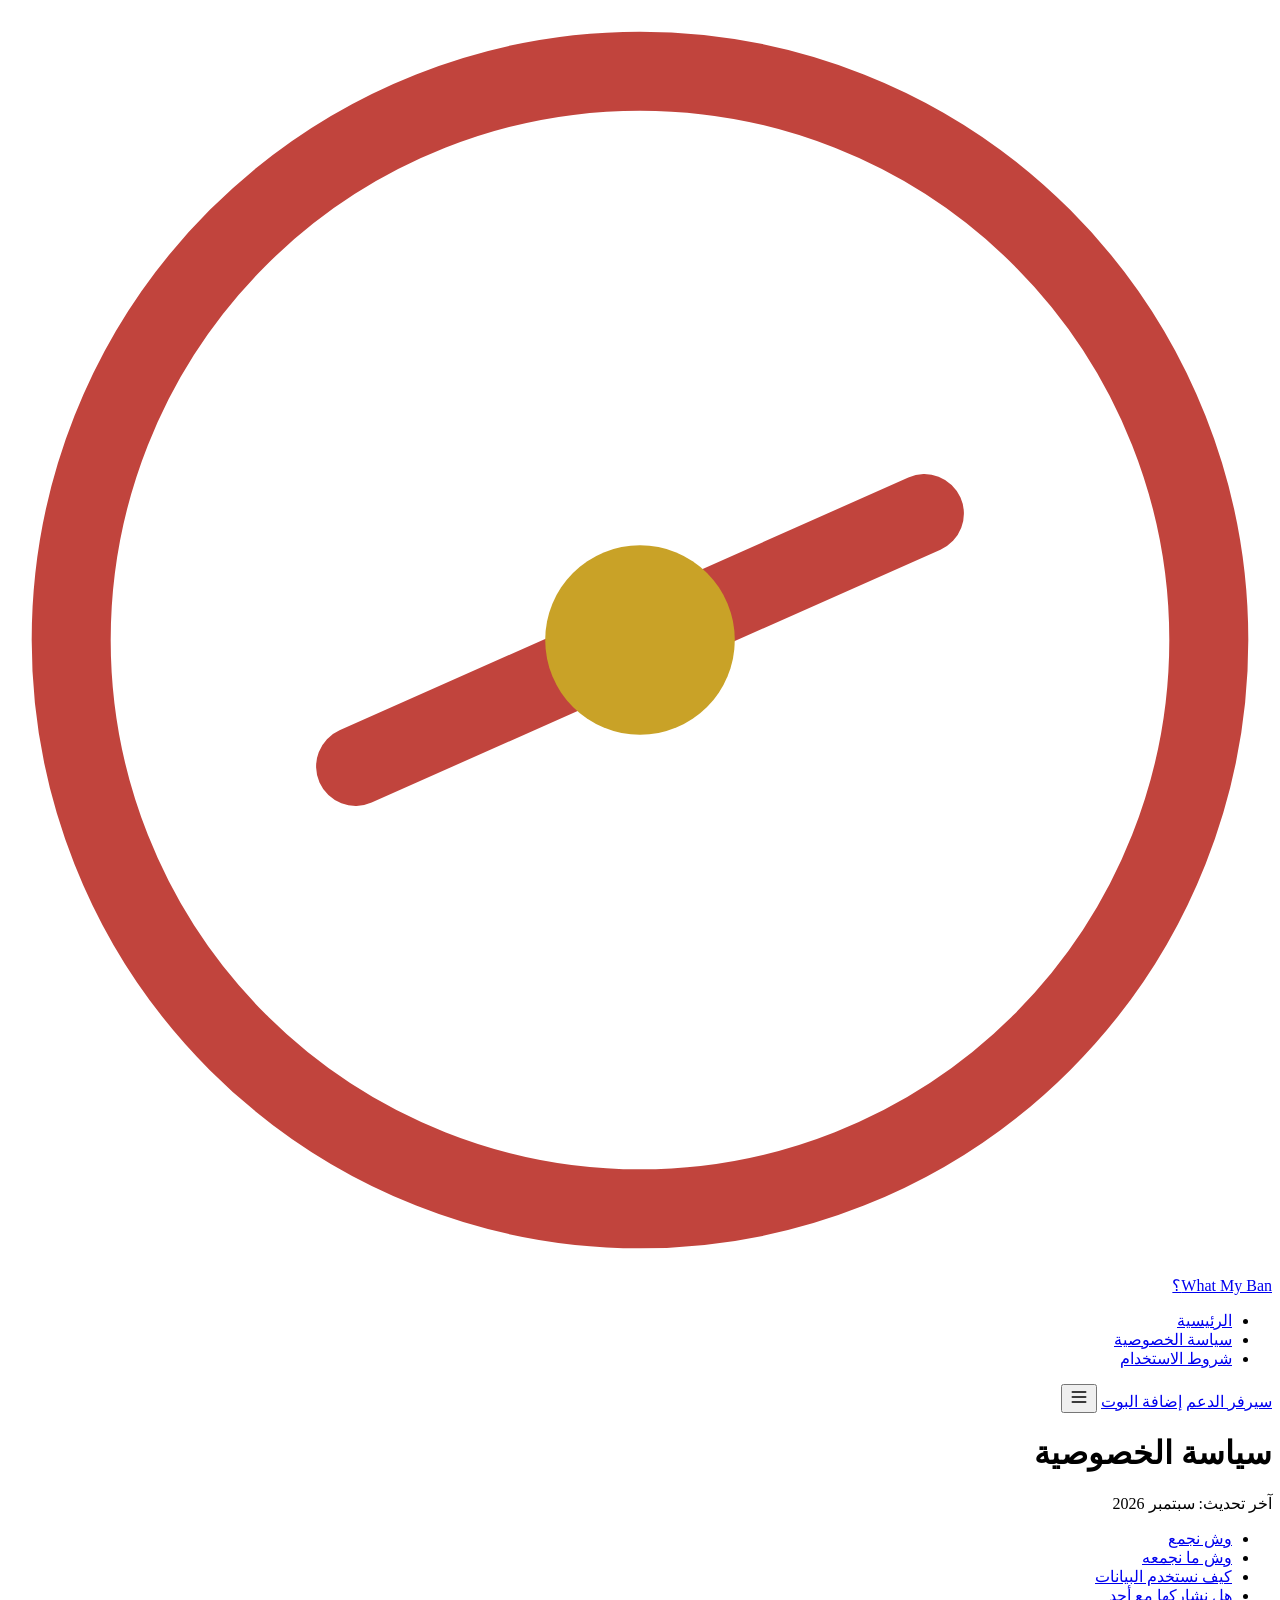
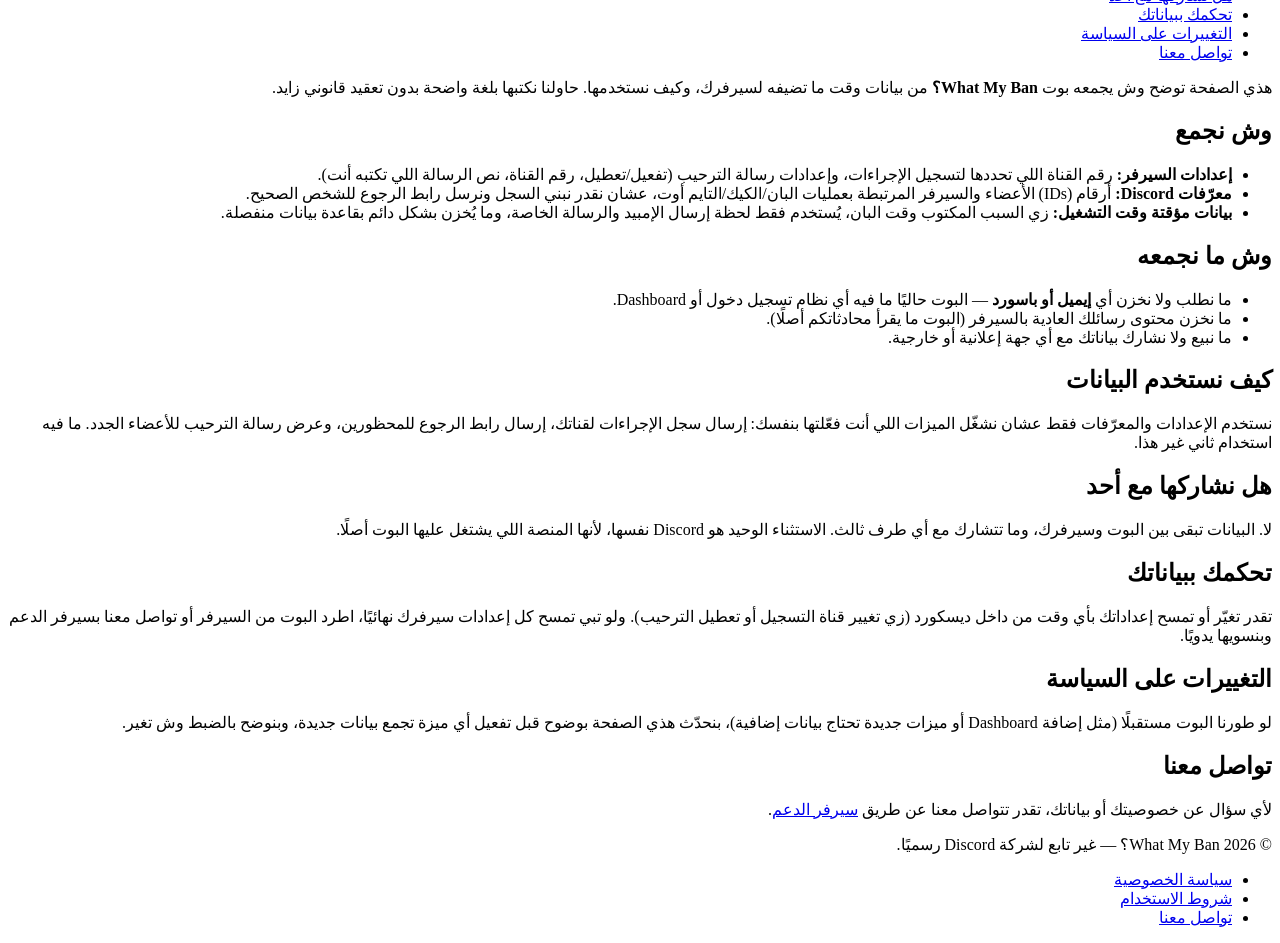
==== privacy.html @ cae69c5e "Add files via upload" ====
<!DOCTYPE html>
<html lang="ar" dir="rtl">
<head>
<meta charset="UTF-8">
<meta name="viewport" content="width=device-width, initial-scale=1.0">
<title>سياسة الخصوصية — What My Ban؟</title>
<meta name="description" content="سياسة الخصوصية لبوت What My Ban؟: وش نجمع، وش ما نجمع، ووين تروح بياناتك.">
<link rel="preconnect" href="https://fonts.googleapis.com">
<link rel="preconnect" href="https://fonts.gstatic.com" crossorigin>
<link href="https://fonts.googleapis.com/css2?family=Space+Grotesk:wght@500;600;700&family=Inter:wght@400;500;600&family=JetBrains+Mono:wght@400;500&display=swap" rel="stylesheet">
<link rel="stylesheet" href="css/style.css">
</head>
<body>

<nav class="nav">
  <div class="container">
    <a href="index.html" class="brand">
      <svg class="brand-mark" viewBox="0 0 40 40" fill="none" xmlns="http://www.w3.org/2000/svg" aria-hidden="true">
        <circle cx="20" cy="20" r="18" stroke="#C1443D" stroke-width="2.5"/>
        <path d="M11 24L29 16" stroke="#C1443D" stroke-width="2.5" stroke-linecap="round"/>
        <circle cx="20" cy="20" r="3" fill="#C9A227"/>
      </svg>
      <span>What My Ban؟</span>
    </a>

    <ul class="nav-links">
      <li><a href="index.html">الرئيسية</a></li>
      <li><a href="privacy.html" aria-current="page">سياسة الخصوصية</a></li>
      <li><a href="terms.html">شروط الاستخدام</a></li>
    </ul>

    <div class="nav-actions">
      <a class="btn btn-ghost" href="https://discord.gg/YOUR_INVITE_CODE" target="_blank" rel="noopener">سيرفر الدعم</a>
      <a class="btn btn-primary" href="https://discord.com/api/oauth2/authorize?client_id=YOUR_CLIENT_ID&permissions=1101927424208&scope=bot%20applications.commands" target="_blank" rel="noopener">إضافة البوت</a>
      <button class="nav-toggle" aria-label="فتح القائمة" aria-expanded="false">
        <svg width="20" height="20" viewBox="0 0 24 24" fill="none"><path d="M4 6h16M4 12h16M4 18h16" stroke="currentColor" stroke-width="2" stroke-linecap="round"/></svg>
      </button>
    </div>
  </div>
</nav>

<header class="legal-hero">
  <div class="container">
    <h1>سياسة الخصوصية</h1>
    <span class="legal-updated">آخر تحديث: سبتمبر 2026</span>
    <ul class="legal-toc">
      <li><a href="#collect">وش نجمع</a></li>
      <li><a href="#not-collect">وش ما نجمعه</a></li>
      <li><a href="#use">كيف نستخدم البيانات</a></li>
      <li><a href="#share">هل نشاركها مع أحد</a></li>
      <li><a href="#control">تحكمك ببياناتك</a></li>
      <li><a href="#changes">التغييرات على السياسة</a></li>
      <li><a href="#contact">تواصل معنا</a></li>
    </ul>
  </div>
</header>

<main class="container legal-body">
  <p>هذي الصفحة توضح وش يجمعه بوت <strong>What My Ban؟</strong> من بيانات وقت ما تضيفه لسيرفرك، وكيف نستخدمها. حاولنا نكتبها بلغة واضحة بدون تعقيد قانوني زايد.</p>

  <h2 id="collect">وش نجمع</h2>
  <ul>
    <li><strong>إعدادات السيرفر:</strong> رقم القناة اللي تحددها لتسجيل الإجراءات، وإعدادات رسالة الترحيب (تفعيل/تعطيل، رقم القناة، نص الرسالة اللي تكتبه أنت).</li>
    <li><strong>معرّفات Discord:</strong> أرقام (IDs) الأعضاء والسيرفر المرتبطة بعمليات البان/الكيك/التايم أوت، عشان نقدر نبني السجل ونرسل رابط الرجوع للشخص الصحيح.</li>
    <li><strong>بيانات مؤقتة وقت التشغيل:</strong> زي السبب المكتوب وقت البان، يُستخدم فقط لحظة إرسال الإمبيد والرسالة الخاصة، وما يُخزن بشكل دائم بقاعدة بيانات منفصلة.</li>
  </ul>

  <h2 id="not-collect">وش ما نجمعه</h2>
  <ul>
    <li>ما نطلب ولا نخزن أي <strong>إيميل أو باسورد</strong> — البوت حاليًا ما فيه أي نظام تسجيل دخول أو Dashboard.</li>
    <li>ما نخزن محتوى رسائلك العادية بالسيرفر (البوت ما يقرأ محادثاتكم أصلًا).</li>
    <li>ما نبيع ولا نشارك بياناتك مع أي جهة إعلانية أو خارجية.</li>
  </ul>

  <h2 id="use">كيف نستخدم البيانات</h2>
  <p>نستخدم الإعدادات والمعرّفات فقط عشان نشغّل الميزات اللي أنت فعّلتها بنفسك: إرسال سجل الإجراءات لقناتك، إرسال رابط الرجوع للمحظورين، وعرض رسالة الترحيب للأعضاء الجدد. ما فيه استخدام ثاني غير هذا.</p>

  <h2 id="share">هل نشاركها مع أحد</h2>
  <p>لا. البيانات تبقى بين البوت وسيرفرك، وما تتشارك مع أي طرف ثالث. الاستثناء الوحيد هو Discord نفسها، لأنها المنصة اللي يشتغل عليها البوت أصلًا.</p>

  <h2 id="control">تحكمك ببياناتك</h2>
  <p>تقدر تغيّر أو تمسح إعداداتك بأي وقت من داخل ديسكورد (زي تغيير قناة التسجيل أو تعطيل الترحيب). ولو تبي تمسح كل إعدادات سيرفرك نهائيًا، اطرد البوت من السيرفر أو تواصل معنا بسيرفر الدعم وبنسويها يدويًا.</p>

  <h2 id="changes">التغييرات على السياسة</h2>
  <p>لو طورنا البوت مستقبلًا (مثل إضافة Dashboard أو ميزات جديدة تحتاج بيانات إضافية)، بنحدّث هذي الصفحة بوضوح قبل تفعيل أي ميزة تجمع بيانات جديدة، وبنوضح بالضبط وش تغير.</p>

  <h2 id="contact">تواصل معنا</h2>
  <p>لأي سؤال عن خصوصيتك أو بياناتك، تقدر تتواصل معنا عن طريق <a href="https://discord.gg/YOUR_INVITE_CODE" target="_blank" rel="noopener">سيرفر الدعم</a>.</p>
</main>

<footer class="footer">
  <div class="container">
    <span class="footer-note">© 2026 What My Ban؟ — غير تابع لشركة Discord رسميًا.</span>
    <ul class="footer-links">
      <li><a href="privacy.html">سياسة الخصوصية</a></li>
      <li><a href="terms.html">شروط الاستخدام</a></li>
      <li><a href="https://discord.gg/YOUR_INVITE_CODE" target="_blank" rel="noopener">تواصل معنا</a></li>
    </ul>
  </div>
</footer>

<script src="js/main.js"></script>
</body>
</html>
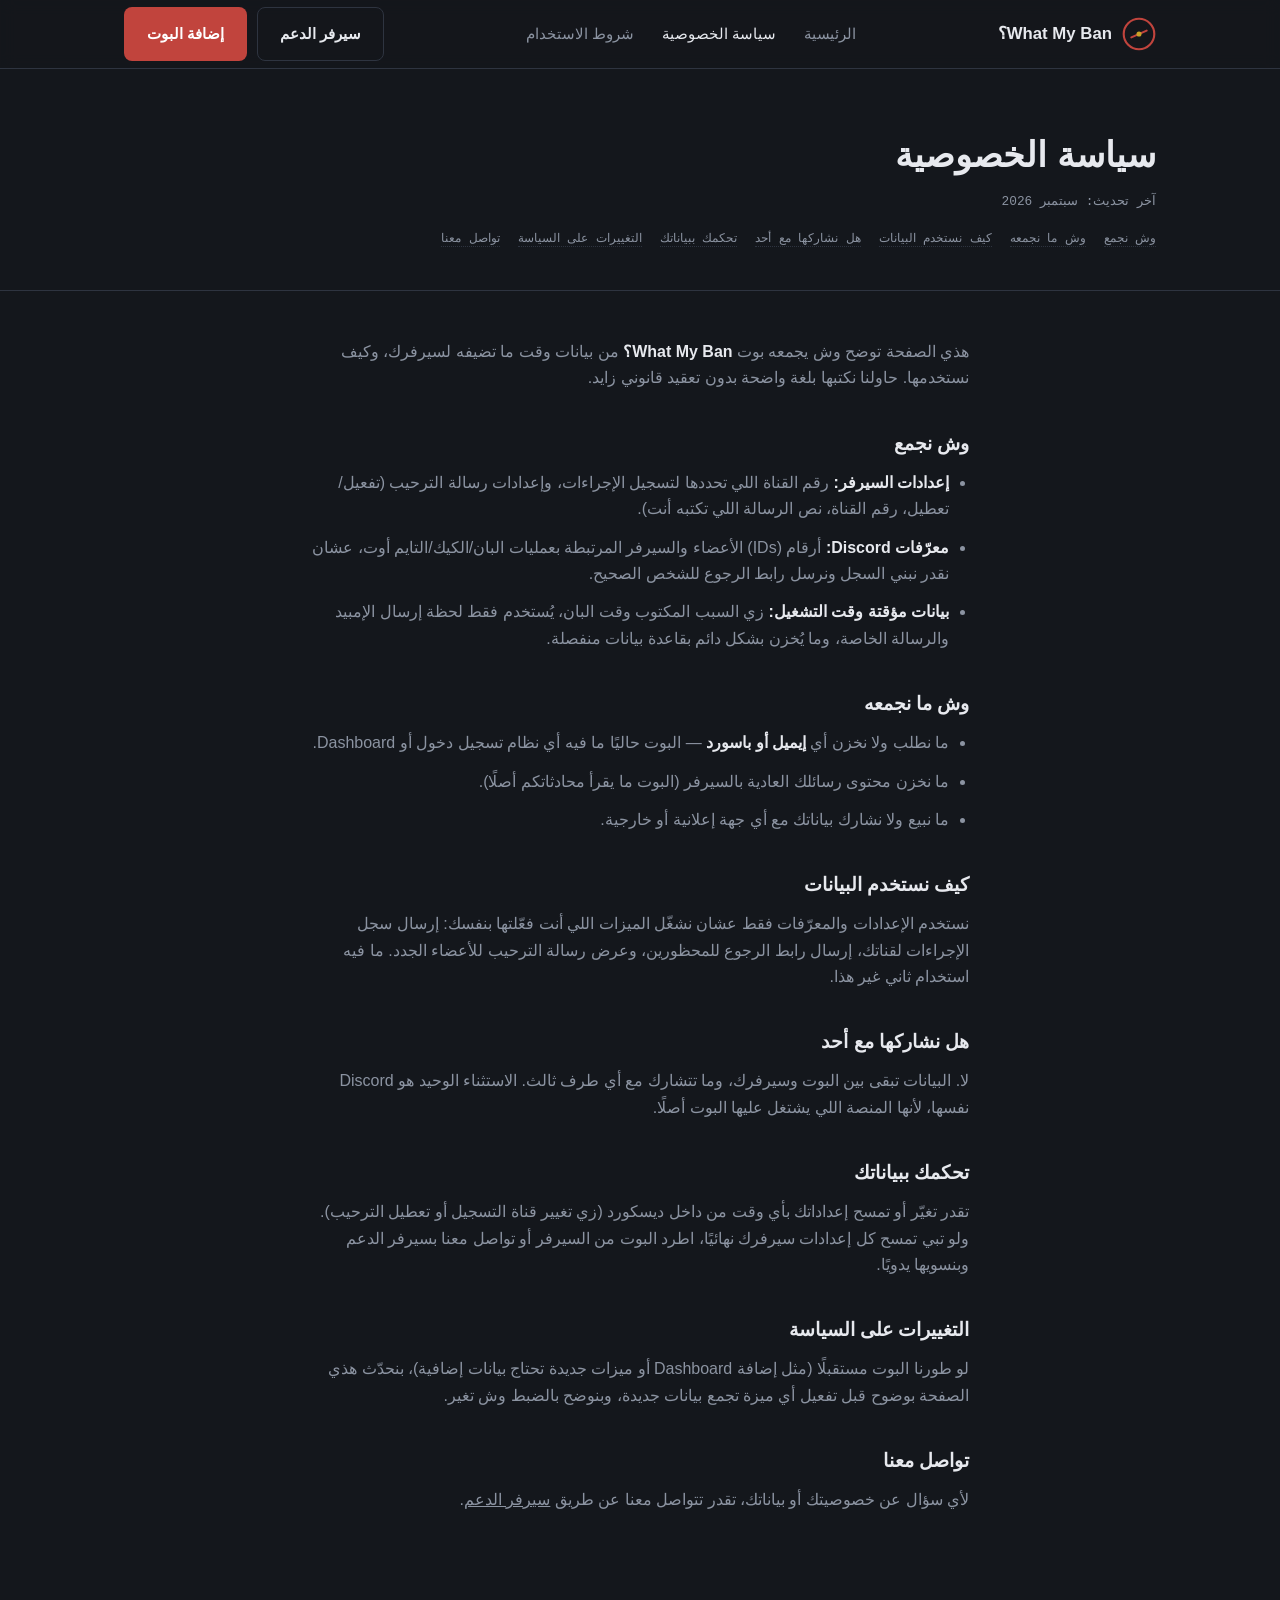
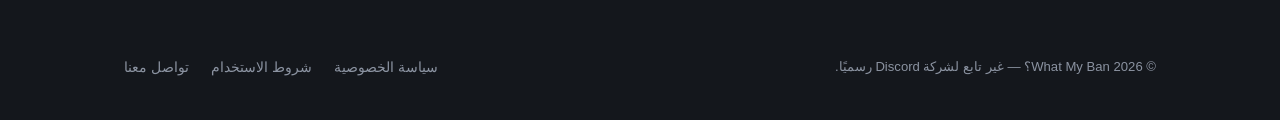
==== commit 894f7f90: "Update Discord bot invite link in privacy.html" ====
--- a/privacy.html
+++ b/privacy.html
@@ -31,7 +31,7 @@
 
     <div class="nav-actions">
       <a class="btn btn-ghost" href="https://discord.gg/YOUR_INVITE_CODE" target="_blank" rel="noopener">سيرفر الدعم</a>
-      <a class="btn btn-primary" href="https://discord.com/api/oauth2/authorize?client_id=YOUR_CLIENT_ID&permissions=1101927424208&scope=bot%20applications.commands" target="_blank" rel="noopener">إضافة البوت</a>
+      <a class="btn btn-primary" href="https://discord.com/api/oauth2/authorize?client_id=1549081601906974780&permissions=1101927424208&scope=bot%20applications.commands" target="_blank" rel="noopener">إضافة البوت</a>
       <button class="nav-toggle" aria-label="فتح القائمة" aria-expanded="false">
         <svg width="20" height="20" viewBox="0 0 24 24" fill="none"><path d="M4 6h16M4 12h16M4 18h16" stroke="currentColor" stroke-width="2" stroke-linecap="round"/></svg>
       </button>
--- a/css/style.css
+++ b/css/style.css
@@ -0,0 +1,511 @@
+/* ===== Tokens ===== */
+:root {
+  --bg: #14171c;
+  --surface: #1c2028;
+  --surface-raised: #232833;
+  --border: #2e3440;
+  --text: #e7e9ee;
+  --text-muted: #8b93a1;
+  --accent: #c1443d;
+  --accent-hover: #d95b53;
+  --accent-gold: #c9a227;
+
+  --font-display: 'Space Grotesk', 'Segoe UI', Tahoma, sans-serif;
+  --font-body: 'Inter', 'Segoe UI', Tahoma, sans-serif;
+  --font-mono: 'JetBrains Mono', 'Courier New', monospace;
+
+  --max-width: 1080px;
+}
+
+* { box-sizing: border-box; }
+
+html {
+  scroll-behavior: smooth;
+}
+
+body {
+  margin: 0;
+  background: var(--bg);
+  color: var(--text);
+  font-family: var(--font-body);
+  line-height: 1.65;
+  -webkit-font-smoothing: antialiased;
+}
+
+h1, h2, h3 {
+  font-family: var(--font-display);
+  line-height: 1.25;
+  margin: 0;
+}
+
+p { margin: 0 0 1em; color: var(--text-muted); }
+
+a { color: inherit; }
+
+img, svg { display: block; max-width: 100%; }
+
+.container {
+  max-width: var(--max-width);
+  margin: 0 auto;
+  padding: 0 24px;
+}
+
+:focus-visible {
+  outline: 2px solid var(--accent-gold);
+  outline-offset: 3px;
+}
+
+@media (prefers-reduced-motion: reduce) {
+  * { animation: none !important; transition: none !important; scroll-behavior: auto !important; }
+}
+
+/* ===== Buttons ===== */
+.btn {
+  display: inline-flex;
+  align-items: center;
+  gap: 8px;
+  padding: 13px 22px;
+  border-radius: 8px;
+  font-family: var(--font-body);
+  font-weight: 600;
+  font-size: 0.95rem;
+  text-decoration: none;
+  border: 1px solid transparent;
+  cursor: pointer;
+  transition: background-color 0.15s ease, border-color 0.15s ease, transform 0.1s ease;
+}
+
+.btn:active { transform: translateY(1px); }
+
+.btn-primary {
+  background: var(--accent);
+  color: #fff;
+}
+.btn-primary:hover { background: var(--accent-hover); }
+
+.btn-ghost {
+  background: transparent;
+  color: var(--text);
+  border-color: var(--border);
+}
+.btn-ghost:hover { border-color: var(--text-muted); }
+
+.btn-icon { width: 18px; height: 18px; flex-shrink: 0; }
+
+/* ===== Navbar ===== */
+.nav {
+  border-bottom: 1px solid var(--border);
+  position: sticky;
+  top: 0;
+  background: rgba(20, 23, 28, 0.9);
+  backdrop-filter: blur(8px);
+  z-index: 50;
+}
+
+.nav .container {
+  display: flex;
+  align-items: center;
+  justify-content: space-between;
+  height: 68px;
+  gap: 24px;
+}
+
+.brand {
+  display: flex;
+  align-items: center;
+  gap: 10px;
+  text-decoration: none;
+  color: var(--text);
+  font-family: var(--font-display);
+  font-weight: 600;
+  font-size: 1.05rem;
+  white-space: nowrap;
+}
+
+.brand-mark {
+  width: 34px;
+  height: 34px;
+  flex-shrink: 0;
+}
+
+.nav-links {
+  display: flex;
+  align-items: center;
+  gap: 28px;
+  list-style: none;
+  margin: 0;
+  padding: 0;
+}
+
+.nav-links a {
+  text-decoration: none;
+  color: var(--text-muted);
+  font-size: 0.93rem;
+  transition: color 0.15s ease;
+}
+.nav-links a:hover,
+.nav-links a[aria-current="page"] { color: var(--text); }
+
+.nav-actions {
+  display: flex;
+  align-items: center;
+  gap: 10px;
+}
+
+.nav-toggle {
+  display: none;
+  background: none;
+  border: 1px solid var(--border);
+  border-radius: 6px;
+  width: 40px;
+  height: 40px;
+  color: var(--text);
+  cursor: pointer;
+}
+
+@media (max-width: 860px) {
+  .nav-links { display: none; }
+  .nav-actions .btn-ghost { display: none; }
+  .nav-toggle { display: inline-flex; align-items: center; justify-content: center; }
+
+  .nav.is-open .nav-links {
+    display: flex;
+    flex-direction: column;
+    align-items: stretch;
+    gap: 0;
+    position: absolute;
+    top: 68px;
+    inset-inline: 0;
+    background: var(--surface);
+    border-bottom: 1px solid var(--border);
+    padding: 8px 24px 16px;
+  }
+  .nav.is-open .nav-links a { padding: 12px 0; border-bottom: 1px solid var(--border); }
+  .nav.is-open .nav-links a:last-child { border-bottom: none; }
+  .nav.is-open .nav-actions .btn-ghost { display: inline-flex; }
+}
+
+/* ===== Hero ===== */
+.hero {
+  padding: 88px 0 96px;
+}
+
+.hero .container {
+  display: grid;
+  grid-template-columns: 1.1fr 0.9fr;
+  gap: 56px;
+  align-items: center;
+}
+
+@media (max-width: 860px) {
+  .hero .container { grid-template-columns: 1fr; }
+  .hero { padding: 56px 0 64px; }
+}
+
+.tag {
+  display: inline-flex;
+  align-items: center;
+  gap: 8px;
+  font-family: var(--font-mono);
+  font-size: 0.78rem;
+  color: var(--accent-gold);
+  border: 1px solid rgba(201, 162, 39, 0.35);
+  background: rgba(201, 162, 39, 0.08);
+  padding: 6px 12px;
+  border-radius: 999px;
+  margin-bottom: 22px;
+}
+
+.tag::before {
+  content: '';
+  width: 6px;
+  height: 6px;
+  border-radius: 50%;
+  background: var(--accent-gold);
+}
+
+.hero h1 {
+  font-size: clamp(2rem, 4vw, 2.9rem);
+  color: var(--text);
+  max-width: 15ch;
+  margin-bottom: 20px;
+}
+
+.hero-lead {
+  font-size: 1.08rem;
+  max-width: 46ch;
+  margin-bottom: 32px;
+}
+
+.hero-actions {
+  display: flex;
+  flex-wrap: wrap;
+  gap: 12px;
+}
+
+/* ===== Log card mockup (mirrors the bot's real embed) ===== */
+.log-card {
+  background: var(--surface);
+  border: 1px solid var(--border);
+  border-radius: 12px;
+  padding: 4px;
+  position: relative;
+}
+
+.log-card::before {
+  content: '';
+  position: absolute;
+  top: 4px;
+  bottom: 4px;
+  right: 4px;
+  width: 4px;
+  border-radius: 4px;
+  background: var(--accent);
+}
+
+.log-card-inner { padding: 22px 26px; }
+
+.log-card-head {
+  display: flex;
+  align-items: center;
+  gap: 10px;
+  margin-bottom: 18px;
+}
+
+.log-card-icon {
+  width: 20px;
+  height: 20px;
+  color: var(--accent);
+  flex-shrink: 0;
+}
+
+.log-card-title {
+  font-family: var(--font-display);
+  font-weight: 600;
+  font-size: 1rem;
+}
+
+.log-field { margin-bottom: 14px; }
+.log-field:last-child { margin-bottom: 0; }
+
+.log-field-label {
+  font-family: var(--font-mono);
+  font-size: 0.72rem;
+  color: var(--text-muted);
+  display: block;
+  margin-bottom: 4px;
+}
+
+.log-field-value {
+  font-size: 0.92rem;
+  color: var(--text);
+}
+
+.log-field-value .muted { color: var(--text-muted); }
+
+.log-card-foot {
+  margin-top: 18px;
+  padding-top: 14px;
+  border-top: 1px solid var(--border);
+  font-family: var(--font-mono);
+  font-size: 0.72rem;
+  color: var(--text-muted);
+  display: flex;
+  justify-content: space-between;
+}
+
+/* ===== Section shell ===== */
+.section {
+  padding: 72px 0;
+  border-top: 1px solid var(--border);
+}
+
+.section-head {
+  max-width: 56ch;
+  margin-bottom: 44px;
+}
+
+.section-head h2 {
+  font-size: clamp(1.5rem, 3vw, 1.9rem);
+  margin-bottom: 12px;
+}
+
+/* ===== Feature list (case-log rows, not generic cards) ===== */
+.feature-list {
+  display: flex;
+  flex-direction: column;
+  border-top: 1px solid var(--border);
+}
+
+.feature-row {
+  display: grid;
+  grid-template-columns: 64px 1fr;
+  gap: 24px;
+  padding: 28px 0;
+  border-bottom: 1px solid var(--border);
+  position: relative;
+}
+
+.feature-row::before {
+  content: '';
+  position: absolute;
+  right: 0;
+  top: 28px;
+  bottom: 28px;
+  width: 2px;
+  background: var(--accent);
+}
+
+.feature-num {
+  font-family: var(--font-mono);
+  font-size: 0.85rem;
+  color: var(--accent-gold);
+  padding-top: 3px;
+}
+
+.feature-row h3 {
+  font-size: 1.08rem;
+  margin-bottom: 8px;
+}
+
+.feature-row p { margin: 0; max-width: 62ch; }
+
+/* ===== How it works ===== */
+.steps {
+  display: flex;
+  flex-direction: column;
+  gap: 0;
+}
+
+.step {
+  display: grid;
+  grid-template-columns: 40px 1fr;
+  gap: 18px;
+  padding: 18px 0;
+}
+
+.step-index {
+  font-family: var(--font-mono);
+  font-size: 0.85rem;
+  color: var(--text-muted);
+  padding-top: 2px;
+}
+
+.step h3 { font-size: 1rem; margin-bottom: 6px; }
+.step p { margin: 0; }
+
+/* ===== CTA band ===== */
+.cta-band {
+  background: var(--surface);
+  border-top: 1px solid var(--border);
+  border-bottom: 1px solid var(--border);
+  padding: 64px 0;
+  text-align: center;
+}
+
+.cta-band h2 {
+  font-size: clamp(1.5rem, 3vw, 2rem);
+  margin-bottom: 14px;
+}
+
+.cta-band p {
+  max-width: 50ch;
+  margin: 0 auto 30px;
+}
+
+.cta-actions {
+  display: flex;
+  justify-content: center;
+  flex-wrap: wrap;
+  gap: 12px;
+}
+
+/* ===== Footer ===== */
+.footer {
+  padding: 40px 0;
+}
+
+.footer .container {
+  display: flex;
+  flex-wrap: wrap;
+  align-items: center;
+  justify-content: space-between;
+  gap: 16px;
+}
+
+.footer-links {
+  display: flex;
+  gap: 22px;
+  list-style: none;
+  padding: 0;
+  margin: 0;
+}
+
+.footer-links a {
+  text-decoration: none;
+  color: var(--text-muted);
+  font-size: 0.88rem;
+}
+.footer-links a:hover { color: var(--text); }
+
+.footer-note {
+  font-size: 0.82rem;
+  color: var(--text-muted);
+}
+
+/* ===== Legal pages (privacy / terms) ===== */
+.legal-hero {
+  padding: 64px 0 40px;
+  border-bottom: 1px solid var(--border);
+}
+
+.legal-hero h1 {
+  font-size: clamp(1.7rem, 3.4vw, 2.2rem);
+  margin-bottom: 10px;
+}
+
+.legal-updated {
+  font-family: var(--font-mono);
+  font-size: 0.8rem;
+  color: var(--text-muted);
+}
+
+.legal-body {
+  padding: 48px 0 88px;
+  max-width: 74ch;
+  margin: 0 auto;
+}
+
+.legal-body h2 {
+  font-size: 1.2rem;
+  margin: 40px 0 14px;
+}
+
+.legal-body h2:first-child { margin-top: 0; }
+
+.legal-body p, .legal-body li {
+  color: var(--text-muted);
+  margin-bottom: 12px;
+}
+
+.legal-body ul { padding-inline-start: 20px; margin: 0 0 16px; }
+
+.legal-body strong { color: var(--text); }
+
+.legal-toc {
+  display: flex;
+  flex-wrap: wrap;
+  gap: 8px 18px;
+  padding: 16px 0 0;
+  margin: 0;
+  list-style: none;
+  font-family: var(--font-mono);
+  font-size: 0.78rem;
+}
+
+.legal-toc a {
+  text-decoration: none;
+  color: var(--text-muted);
+  border-bottom: 1px dotted var(--border);
+}
+.legal-toc a:hover { color: var(--accent-gold); }
